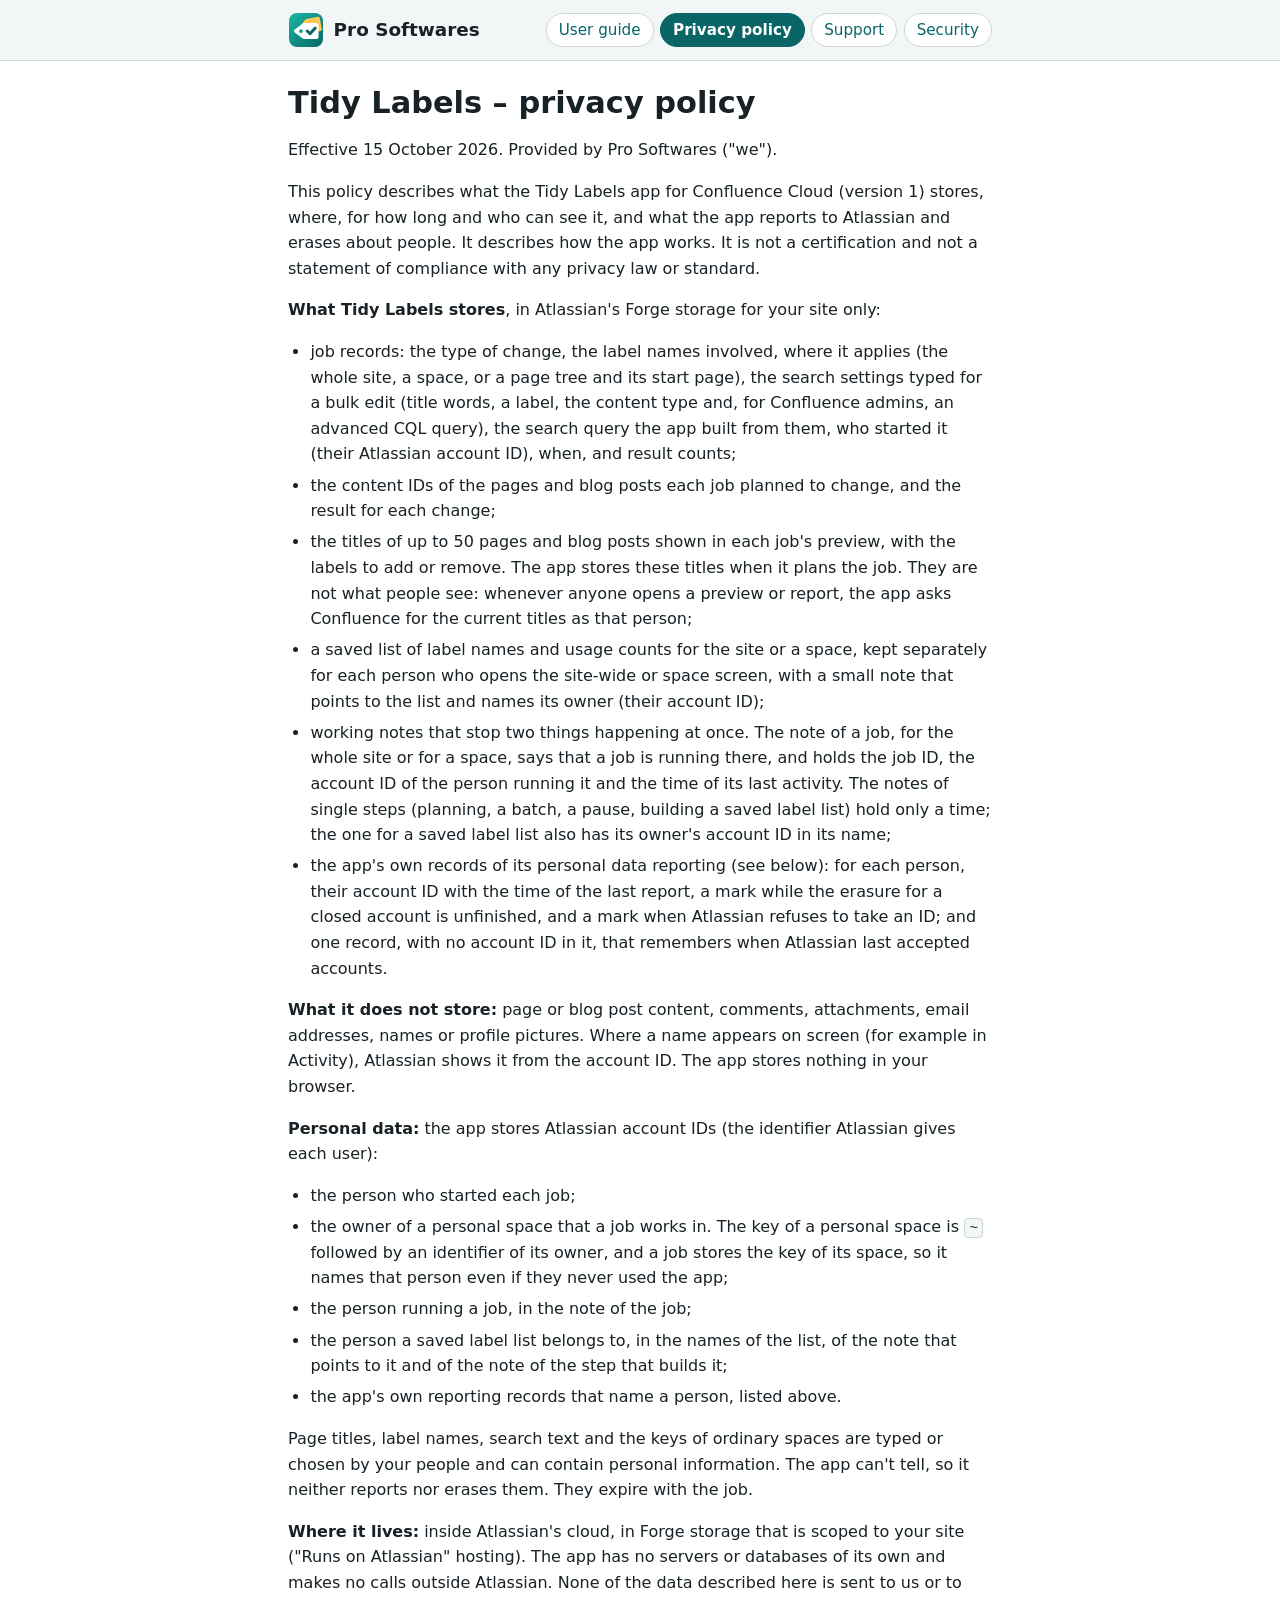
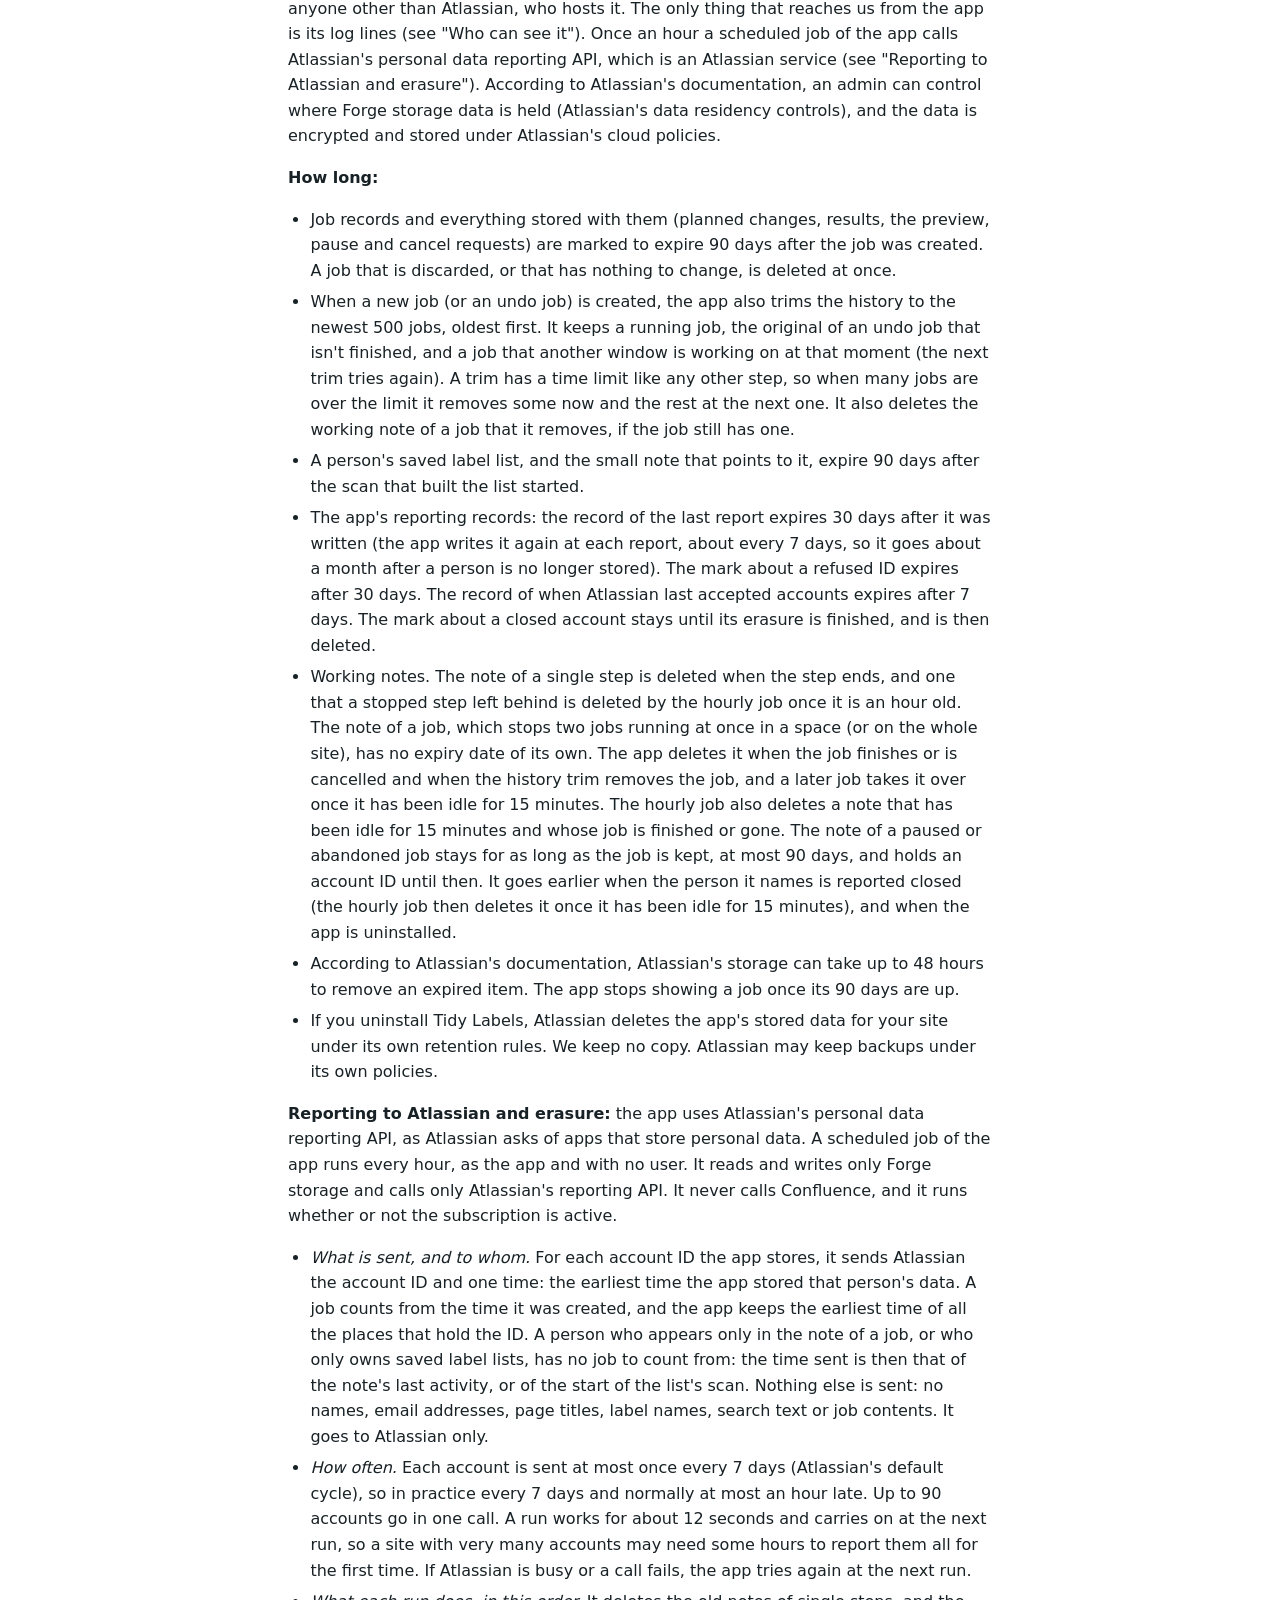
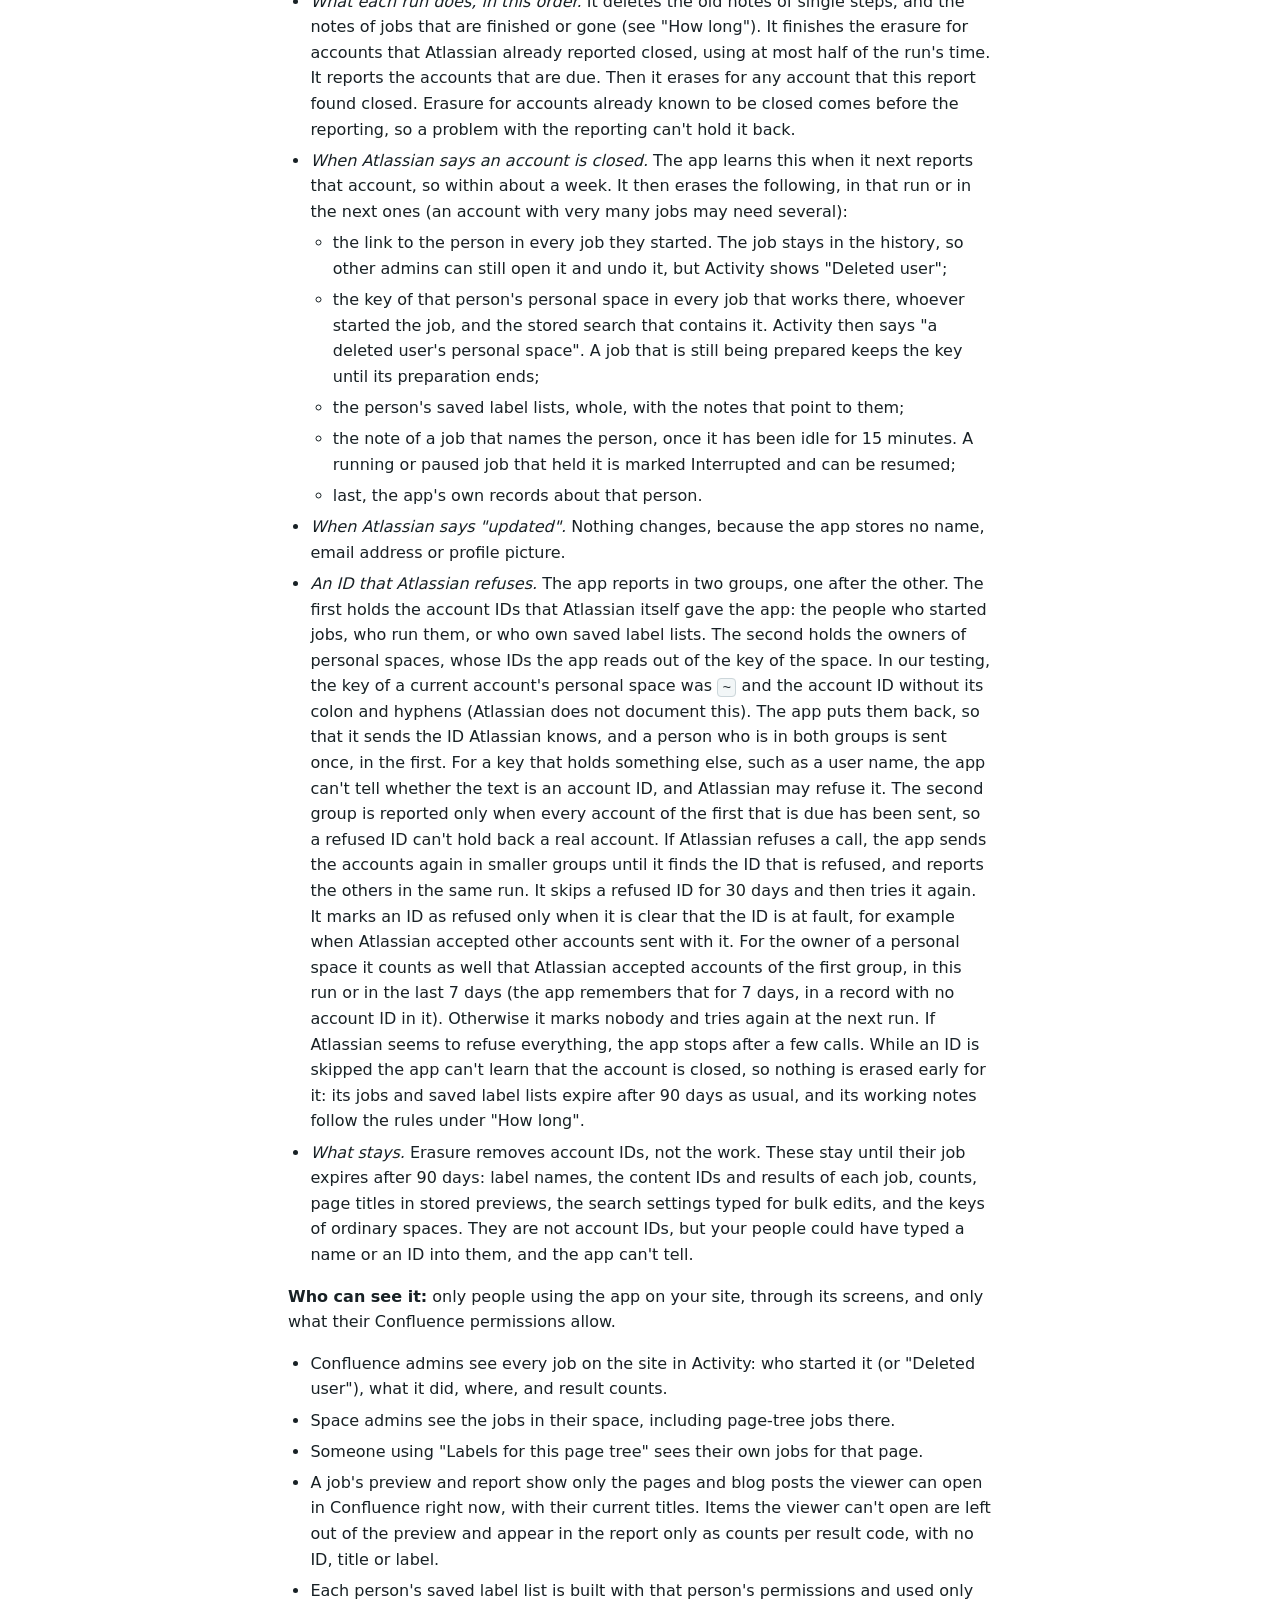
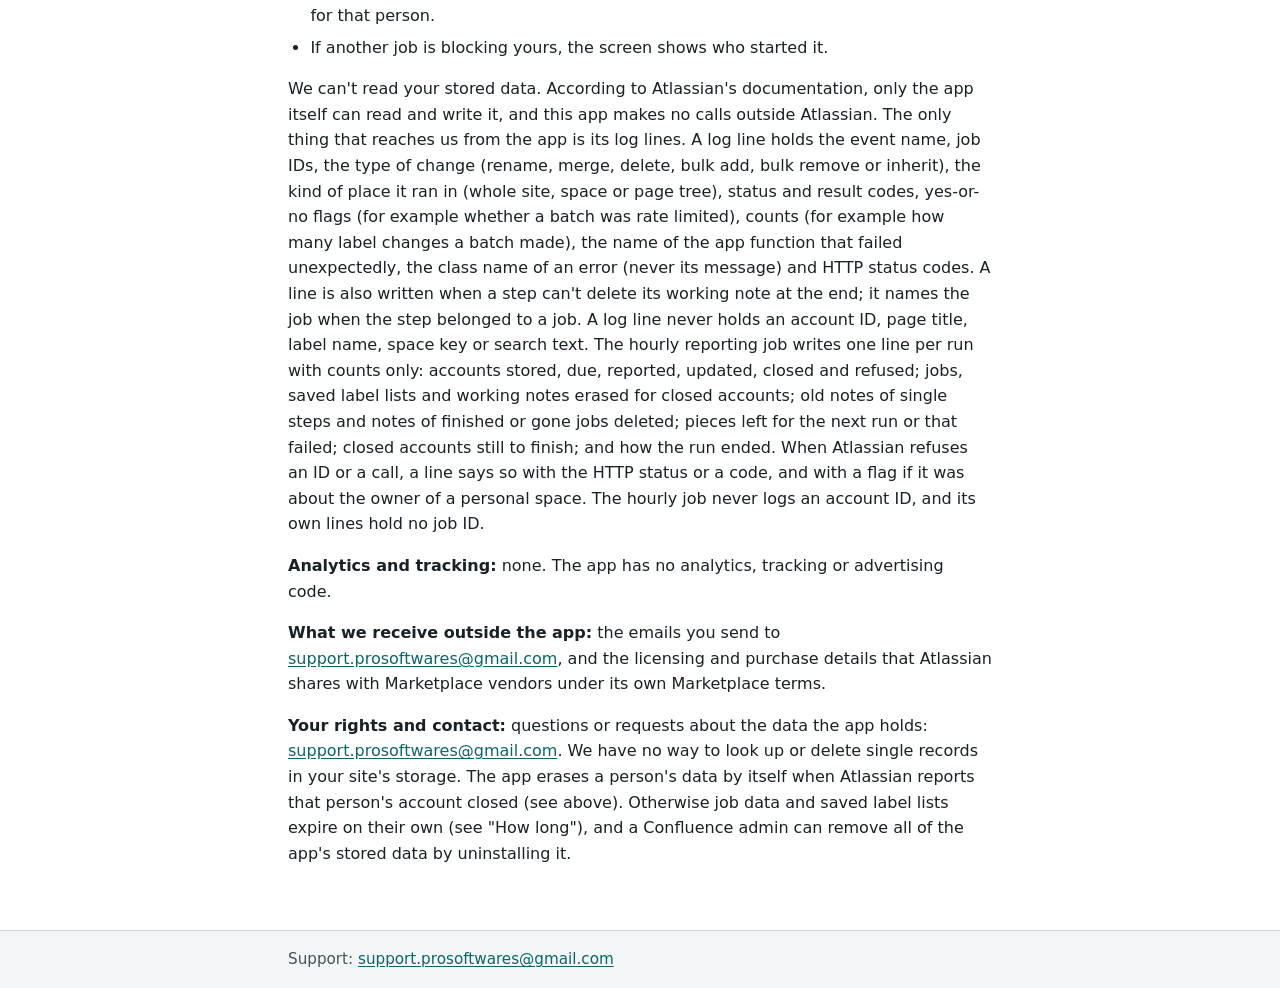
==== tidy-labels/privacy-policy/index.html @ 3a97f3e4 "add tidy-labels/privacy-policy/index.html" ====
<!doctype html>
<html lang="en">
<head>
<meta charset="utf-8">
<meta name="viewport" content="width=device-width, initial-scale=1">
<meta name="color-scheme" content="light dark">
<title>Tidy Labels privacy policy | Pro Softwares</title>
<meta name="description" content="What Tidy Labels for Confluence stores, where, for how long and who can see it, and what it reports to Atlassian and erases.">
<link rel="canonical" href="https://support-pro-softwares.github.io/tidy-labels/privacy-policy/">
<link rel="icon" href="/assets/app-logo.svg" type="image/svg+xml">
<link rel="stylesheet" href="/assets/site.css?v=a7d2fea6">
</head>
<body>
<a class="skip" href="#content">Skip to content</a>
<header class="site-header">
<div class="wrap">
<a class="brand" href="/"><img src="/assets/app-logo.svg" alt="" width="36" height="36"><span>Pro Softwares</span></a>
<nav class="docnav" aria-label="Tidy Labels documents">
<ul>
<li><a href="/tidy-labels/user-guide/">User guide</a></li>
<li><a href="/tidy-labels/privacy-policy/" aria-current="page">Privacy policy</a></li>
<li><a href="/tidy-labels/support/">Support</a></li>
<li><a href="/tidy-labels/security/">Security</a></li>
</ul>
</nav>
</div>
</header>
<main id="content" class="wrap">
<article class="doc">
<h1 id="tidy-labels--privacy-policy">Tidy Labels – privacy policy</h1>
<p>Effective 15 October 2026. Provided by Pro Softwares ("we").</p>
<p>This policy describes what the Tidy Labels app for Confluence Cloud (version 1) stores, where, for how
long and who can see it, and what the app reports to Atlassian and erases about people. It describes
how the app works. It is not a certification and not a statement of compliance with any privacy law or
standard.</p>
<p><strong>What Tidy Labels stores</strong>, in Atlassian's Forge storage for your site only:</p>
<ul>
<li>job records: the type of change, the label names involved, where it applies (the whole site, a
space, or a page tree and its start page), the search settings typed for a bulk edit (title words,
a label, the content type and, for Confluence admins, an advanced CQL query), the search query the
app built from them, who started it (their Atlassian account ID), when, and result counts;</li>
<li>the content IDs of the pages and blog posts each job planned to change, and the result for each
change;</li>
<li>the titles of up to 50 pages and blog posts shown in each job's preview, with the labels to add or
remove. The app stores these titles when it plans the job. They are not what people see: whenever
anyone opens a preview or report, the app asks Confluence for the current titles as that person;</li>
<li>a saved list of label names and usage counts for the site or a space, kept separately for each
person who opens the site-wide or space screen, with a small note that points to the list and names
its owner (their account ID);</li>
<li>working notes that stop two things happening at once. The note of a job, for the whole site or for a
space, says that a job is running there, and holds the job ID, the account ID of the person running
it and the time of its last activity. The notes of single steps (planning, a batch, a pause, building
a saved label list) hold only a time; the one for a saved label list also has its owner's account ID
in its name;</li>
<li>the app's own records of its personal data reporting (see below): for each person, their account ID
with the time of the last report, a mark while the erasure for a closed account is unfinished, and a
mark when Atlassian refuses to take an ID; and one record, with no account ID in it, that remembers
when Atlassian last accepted accounts.</li>
</ul>
<p><strong>What it does not store:</strong> page or blog post content, comments, attachments, email addresses, names
or profile pictures. Where a name appears on screen (for example in Activity), Atlassian shows it from
the account ID. The app stores nothing in your browser.</p>
<p><strong>Personal data:</strong> the app stores Atlassian account IDs (the identifier Atlassian gives each user):</p>
<ul>
<li>the person who started each job;</li>
<li>the owner of a personal space that a job works in. The key of a personal space is <code>~</code> followed by an
identifier of its owner, and a job stores the key of its space, so it names that person even if they
never used the app;</li>
<li>the person running a job, in the note of the job;</li>
<li>the person a saved label list belongs to, in the names of the list, of the note that points to it and
of the note of the step that builds it;</li>
<li>the app's own reporting records that name a person, listed above.</li>
</ul>
<p>Page titles, label names, search text and the keys of ordinary spaces are typed or chosen by your
people and can contain personal information. The app can't tell, so it neither reports nor erases
them. They expire with the job.</p>
<p><strong>Where it lives:</strong> inside Atlassian's cloud, in Forge storage that is scoped to your site
("Runs on Atlassian" hosting). The app has no servers or databases of its own and makes no calls
outside Atlassian. None of the data described here is sent to us or to anyone other than Atlassian,
who hosts it. The only thing that reaches us from the app is its log lines (see "Who can see it").
Once an hour a scheduled job of the app calls Atlassian's personal data reporting API, which is an
Atlassian service (see "Reporting to Atlassian and erasure"). According to Atlassian's documentation,
an admin can control where Forge storage data is held (Atlassian's data residency controls), and the
data is encrypted and stored under Atlassian's cloud policies.</p>
<p><strong>How long:</strong></p>
<ul>
<li>Job records and everything stored with them (planned changes, results, the preview, pause and
cancel requests) are marked to expire 90 days after the job was created. A job that is discarded, or
that has nothing to change, is deleted at once.</li>
<li>When a new job (or an undo job) is created, the app also trims the history to the newest 500 jobs,
oldest first. It keeps a running job, the original of an undo job that isn't finished, and a job
that another window is working on at that moment (the next trim tries again). A trim has a time
limit like any other step, so when many jobs are over the limit it removes some now and the rest at
the next one. It also deletes the working note of a job that it removes, if the job still has one.</li>
<li>A person's saved label list, and the small note that points to it, expire 90 days after the scan
that built the list started.</li>
<li>The app's reporting records: the record of the last report expires 30 days after it was written (the
app writes it again at each report, about every 7 days, so it goes about a month after a person is
no longer stored). The mark about a refused ID expires after 30 days. The record of when Atlassian
last accepted accounts expires after 7 days. The mark about a closed account stays until its erasure
is finished, and is then deleted.</li>
<li>Working notes. The note of a single step is deleted when the step ends, and one that a stopped step
left behind is deleted by the hourly job once it is an hour old. The note of a job, which stops two
jobs running at once in a space (or on the whole site), has no expiry date of its own. The app
deletes it when the job finishes or is cancelled and when the history trim removes the job, and a
later job takes it over once it has been idle for 15 minutes. The hourly job also deletes a note that
has been idle for 15 minutes and whose job is finished or gone. The note of a paused or abandoned
job stays for as long as the job is kept, at most 90 days, and holds an account ID until then. It
goes earlier when the person it names is reported closed (the hourly job then deletes it once it has
been idle for 15 minutes), and when the app is uninstalled.</li>
<li>According to Atlassian's documentation, Atlassian's storage can take up to 48 hours to remove an
expired item. The app stops showing a job once its 90 days are up.</li>
<li>If you uninstall Tidy Labels, Atlassian deletes the app's stored data for your site under its own
retention rules. We keep no copy. Atlassian may keep backups under its own policies.</li>
</ul>
<p><strong>Reporting to Atlassian and erasure:</strong> the app uses Atlassian's personal data reporting API, as
Atlassian asks of apps that store personal data. A scheduled job of the app runs every hour, as the
app and with no user. It reads and writes only Forge storage and calls only Atlassian's reporting API.
It never calls Confluence, and it runs whether or not the subscription is active.</p>
<ul>
<li>
<em>What is sent, and to whom.</em> For each account ID the app stores, it sends Atlassian the account ID
and one time: the earliest time the app stored that person's data. A job counts from the time it was
created, and the app keeps the earliest time of all the places that hold the ID. A person who appears
only in the note of a job, or who only owns saved label lists, has no job to count from: the time
sent is then that of the note's last activity, or of the start of the list's scan. Nothing else is
sent: no names, email addresses, page titles, label names, search text or job contents. It goes to
Atlassian only.</li>
<li>
<em>How often.</em> Each account is sent at most once every 7 days (Atlassian's default cycle), so in
practice every 7 days and normally at most an hour late. Up to 90 accounts go in one call. A run
works for about 12 seconds and carries on at the next run, so a site with very many accounts may need
some hours to report them all for the first time. If Atlassian is busy or a call fails, the app tries
again at the next run.</li>
<li>
<em>What each run does, in this order.</em> It deletes the old notes of single steps, and the notes of jobs
that are finished or gone (see "How long"). It finishes the erasure for accounts that Atlassian
already reported closed, using at most half of the run's time. It reports the accounts that are due.
Then it erases for any account that this report found closed. Erasure for accounts already known to
be closed comes before the reporting, so a problem with the reporting can't hold it back.</li>
<li>
<em>When Atlassian says an account is closed.</em> The app learns this when it next reports that account,
so within about a week. It then erases the following, in that run or in the next ones (an account with
very many jobs may need several):
<ul>
<li>the link to the person in every job they started. The job stays in the history, so other admins
can still open it and undo it, but Activity shows "Deleted user";</li>
<li>the key of that person's personal space in every job that works there, whoever started the job,
and the stored search that contains it. Activity then says "a deleted user's personal space". A job
that is still being prepared keeps the key until its preparation ends;</li>
<li>the person's saved label lists, whole, with the notes that point to them;</li>
<li>the note of a job that names the person, once it has been idle for 15 minutes. A running or paused
job that held it is marked Interrupted and can be resumed;</li>
<li>last, the app's own records about that person.</li>
</ul>
</li>
<li>
<em>When Atlassian says "updated".</em> Nothing changes, because the app stores no name, email address or
profile picture.</li>
<li>
<em>An ID that Atlassian refuses.</em> The app reports in two groups, one after the other. The first holds
the account IDs that Atlassian itself gave the app: the people who started jobs, who run them, or who
own saved label lists. The second holds the owners of personal spaces, whose IDs the app reads out of
the key of the space. In our testing, the key of a current account's personal space was <code>~</code> and the
account ID without its colon and hyphens (Atlassian does not document this). The app puts them back,
so that it sends the ID Atlassian knows, and a person who is in both groups is sent once, in the
first. For a key that holds something else, such as a user name, the app can't tell whether the text
is an account ID, and Atlassian may refuse it. The second group is reported only when every
account of the first that is due has been sent, so a refused ID can't hold back a real account. If
Atlassian refuses a call, the app sends the accounts again in smaller groups until it finds the ID
that is refused, and reports the others in the same run. It skips a refused ID for 30 days and then
tries it again. It marks an ID as refused only when it is clear that the ID is at fault, for example
when Atlassian accepted other accounts sent with it. For the owner of a personal space it counts as
well that Atlassian accepted accounts of the first group, in this run or in the last 7 days (the app
remembers that for 7 days, in a record with no account ID in it). Otherwise it marks nobody and tries
again at the next run. If Atlassian seems to refuse everything, the app stops after a few calls.
While an ID is skipped the app can't learn that the account is closed, so nothing is erased early for
it: its jobs and saved label lists expire after 90 days as usual, and its working notes follow the
rules under "How long".</li>
<li>
<em>What stays.</em> Erasure removes account IDs, not the work. These stay until their job expires after 90
days: label names, the content IDs and results of each job, counts, page titles in stored previews,
the search settings typed for bulk edits, and the keys of ordinary spaces. They are not account IDs,
but your people could have typed a name or an ID into them, and the app can't tell.</li>
</ul>
<p><strong>Who can see it:</strong> only people using the app on your site, through its screens, and only what their
Confluence permissions allow.</p>
<ul>
<li>Confluence admins see every job on the site in Activity: who started it (or "Deleted user"), what it
did, where, and result counts.</li>
<li>Space admins see the jobs in their space, including page-tree jobs there.</li>
<li>Someone using "Labels for this page tree" sees their own jobs for that page.</li>
<li>A job's preview and report show only the pages and blog posts the viewer can open in Confluence
right now, with their current titles. Items the viewer can't open are left out of the preview and
appear in the report only as counts per result code, with no ID, title or label.</li>
<li>Each person's saved label list is built with that person's permissions and used only for that person.</li>
<li>If another job is blocking yours, the screen shows who started it.</li>
</ul>
<p>We can't read your stored data. According to Atlassian's documentation, only the app itself can read
and write it, and this app makes no calls outside Atlassian. The only thing that reaches us from the
app is its log lines. A log line holds the event name, job IDs, the type of change (rename, merge,
delete, bulk add, bulk remove or inherit), the kind of place it ran in (whole site, space or page
tree), status and result codes, yes-or-no flags (for example whether a batch was rate limited),
counts (for example how many label changes a batch made), the name of the app function that failed
unexpectedly, the class name of an error (never its message) and HTTP status codes. A line is also
written when a step can't delete its working note at the end; it names the job when the step belonged
to a job. A log line never holds an account ID, page title, label name, space key or search text. The
hourly reporting job writes one line per run with counts only: accounts stored, due, reported,
updated, closed and refused; jobs, saved label lists and working notes erased for closed accounts;
old notes of single steps and notes of finished or gone jobs deleted; pieces left for the next run or
that failed; closed accounts still to finish; and how the run ended. When Atlassian refuses an ID or a
call, a line says so with the HTTP status or a code, and with a flag if it was about the owner of a
personal space. The hourly job never logs an account ID, and its own lines hold no job ID.</p>
<p><strong>Analytics and tracking:</strong> none. The app has no analytics, tracking or advertising code.</p>
<p><strong>What we receive outside the app:</strong> the emails you send to <a href="mailto:support.prosoftwares@gmail.com">support.prosoftwares@gmail.com</a>, and the licensing and
purchase details that Atlassian shares with Marketplace vendors under its own Marketplace terms.</p>
<p><strong>Your rights and contact:</strong> questions or requests about the data the app holds: <a href="mailto:support.prosoftwares@gmail.com">support.prosoftwares@gmail.com</a>. We
have no way to look up or delete single records in your site's storage. The app erases a person's data
by itself when Atlassian reports that person's account closed (see above). Otherwise job data and
saved label lists expire on their own (see "How long"), and a Confluence admin can remove all of the
app's stored data by uninstalling it.</p>
</article>
</main>
<footer class="site-footer">
<div class="wrap">
<p>Support: <a href="mailto:support.prosoftwares@gmail.com">support.prosoftwares@gmail.com</a></p>
</div>
</footer>
</body>
</html>
---- assets/site.css ----
/* Pro Softwares public site. System fonts only. No external resources, no scripts. */

:root {
  color-scheme: light dark;
  --bg: #ffffff;
  --fg: #182125;
  --muted: #465258;
  --link: #0a6666;
  --link-hover: #053b3b;
  --border: #ccd6da;
  --surface: #f2f6f7;
  --accent: #0a6666;
  --on-accent: #ffffff;
  --focus: #1b5fd1;
}

@media (prefers-color-scheme: dark) {
  :root {
    --bg: #0d1315;
    --fg: #e3e9eb;
    --muted: #a5b2b7;
    --link: #62d8c8;
    --link-hover: #a3eee3;
    --border: #2a373b;
    --surface: #161f23;
    --accent: #62d8c8;
    --on-accent: #0d1315;
    --focus: #9bc0ff;
  }
}

*, *::before, *::after { box-sizing: border-box; }

html {
  -webkit-text-size-adjust: 100%;
  text-size-adjust: 100%;
}

body {
  margin: 0;
  min-height: 100vh;
  display: flex;
  flex-direction: column;
  background: var(--bg);
  color: var(--fg);
  font: 1rem/1.6 system-ui, -apple-system, "Segoe UI", Roboto, "Helvetica Neue", Arial, "Noto Sans", sans-serif;
  overflow-wrap: break-word;
}

.wrap {
  width: 100%;
  max-width: 46rem;
  margin-inline: auto;
  padding-inline: 1rem;
}
/* Pages with a wide table (the security statement) get a wider column; text keeps its measure. */
body.wide .wrap { max-width: 60rem; }

a {
  color: var(--link);
  text-underline-offset: 0.15em;
  overflow-wrap: anywhere;
}
a:hover { color: var(--link-hover); }

:focus-visible {
  outline: 3px solid var(--focus);
  outline-offset: 2px;
}

.skip {
  position: absolute;
  left: -999px;
  top: 0;
}
.skip:focus {
  left: 1rem;
  top: 1rem;
  z-index: 10;
  padding: 0.5rem 1rem;
  background: var(--bg);
  color: var(--fg);
  border: 2px solid var(--fg);
  border-radius: 0.375rem;
}

/* Header */
.site-header {
  border-bottom: 1px solid var(--border);
  background: var(--surface);
}
.site-header .wrap {
  display: flex;
  flex-wrap: wrap;
  align-items: center;
  justify-content: space-between;
  gap: 0.5rem 1.25rem;
  padding-block: 0.75rem;
}
.brand {
  display: inline-flex;
  align-items: center;
  gap: 0.6rem;
  color: var(--fg);
  font-size: 1.15rem;
  font-weight: 700;
  text-decoration: none;
}
.brand:hover { color: var(--link); }
.brand img { display: block; width: 36px; height: 36px; }

.docnav ul {
  display: flex;
  flex-wrap: wrap;
  gap: 0.4rem;
  margin: 0;
  padding: 0;
  list-style: none;
}
.docnav a {
  display: inline-block;
  padding: 0.25rem 0.75rem;
  border: 1px solid var(--border);
  border-radius: 999px;
  background: var(--bg);
  font-size: 0.95rem;
  text-decoration: none;
}
.docnav a:hover { text-decoration: underline; }
.docnav a[aria-current="page"] {
  background: var(--accent);
  border-color: var(--accent);
  color: var(--on-accent);
  font-weight: 600;
}

/* Main */
main {
  flex: 1 0 auto;
  padding-block: 1.5rem 3rem;
}

.eyebrow {
  margin: 0 0 0.25rem;
  color: var(--muted);
  font-size: 0.95rem;
  font-weight: 600;
}

.doc h1 {
  margin: 0 0 1rem;
  font-size: 1.9rem;
  line-height: 1.2;
  text-wrap: balance;
}
.doc h2 {
  margin: 2rem 0 0.6rem;
  font-size: 1.4rem;
  line-height: 1.3;
}
.doc h3 {
  margin: 1.5rem 0 0.5rem;
  font-size: 1.15rem;
  line-height: 1.3;
}
.doc p { margin: 0 0 1rem; }

/* Keep running text at a readable width; tables may use the full column. */
.doc > :where(p, ul, ol, h1, h2, h3, h4, blockquote) { max-width: 46rem; }

.doc ul, .doc ol { margin: 0 0 1rem; padding-left: 1.4rem; }
.doc li + li { margin-top: 0.35rem; }
.doc li > ul, .doc li > ol { margin-top: 0.35rem; margin-bottom: 0; }
.doc li > p { margin: 0.35rem 0; }

.doc code {
  padding: 0.05em 0.3em;
  border: 1px solid var(--border);
  border-radius: 4px;
  background: var(--surface);
  font: 0.9em ui-monospace, SFMono-Regular, Menlo, Consolas, "Liberation Mono", monospace;
  overflow-wrap: anywhere;
}
.doc pre {
  max-width: 100%;
  margin: 0 0 1rem;
  padding: 0.75rem 1rem;
  border: 1px solid var(--border);
  border-radius: 0.375rem;
  background: var(--surface);
  overflow-x: auto;
}
.doc pre code { padding: 0; border: 0; background: none; overflow-wrap: normal; }

.doc table {
  width: 100%;
  margin: 1rem 0 1.5rem;
  border-collapse: collapse;
  font-size: 0.95rem;
}
.doc th, .doc td {
  padding: 0.55rem 0.7rem;
  border: 1px solid var(--border);
  text-align: left;
  vertical-align: top;
}
.doc th { background: var(--surface); font-weight: 650; }

.doc img { max-width: 100%; height: auto; }

/* Home page */
.lede {
  margin: 0 0 1.5rem;
  font-size: 1.2rem;
  max-width: 46rem;
  text-wrap: balance;
}
.product {
  display: flex;
  align-items: flex-start;
  gap: 1.25rem;
  margin-top: 1.5rem;
  padding: 1.25rem;
  border: 1px solid var(--border);
  border-radius: 0.75rem;
  background: var(--surface);
}
.product-logo { flex: none; width: 72px; height: 72px; }
.product-body { min-width: 0; }
.product h2 { margin: 0 0 0.5rem; font-size: 1.4rem; line-height: 1.3; }
.product p { margin: 0 0 1rem; max-width: 46rem; }

.doc .linklist {
  display: flex;
  flex-wrap: wrap;
  gap: 0.5rem;
  margin: 0;
  padding: 0;
  list-style: none;
}
.doc .linklist li, .doc .linklist li + li { margin: 0; }
.linklist a, .soon {
  display: inline-block;
  padding: 0.35rem 0.85rem;
  border-radius: 999px;
  font-size: 0.95rem;
}
.linklist a {
  border: 1px solid var(--link);
  background: var(--bg);
  text-decoration: none;
  font-weight: 600;
}
.linklist a:hover { text-decoration: underline; }
.soon {
  border: 1px dashed var(--muted);
  color: var(--muted);
}

/* Footer */
.site-footer {
  border-top: 1px solid var(--border);
  background: var(--surface);
  color: var(--muted);
  font-size: 0.95rem;
}
.site-footer .wrap { padding-block: 1rem; }
.site-footer p { margin: 0; }

/* Narrow screens */
@media (max-width: 40em) {
  .doc h1 { font-size: 1.6rem; }
  .doc h2 { font-size: 1.25rem; }

  /* Tables become one block per row, each cell labelled by its column name. */
  .doc table, .doc thead, .doc tbody, .doc tr, .doc th, .doc td { display: block; }
  .doc thead {
    position: absolute;
    width: 1px;
    height: 1px;
    overflow: hidden;
    clip: rect(0 0 0 0);
    clip-path: inset(50%);
    white-space: nowrap;
  }
  .doc tr {
    margin: 0 0 1rem;
    padding: 0.25rem 0.8rem;
    border: 1px solid var(--border);
    border-radius: 0.5rem;
    background: var(--surface);
  }
  .doc td { padding: 0.45rem 0; border: 0; }
  .doc td + td { border-top: 1px solid var(--border); }
  .doc td::before {
    content: attr(data-label);
    display: block;
    margin-bottom: 0.1rem;
    color: var(--muted);
    font-size: 0.85rem;
    font-weight: 650;
  }
}

@media (max-width: 30em) {
  .product { flex-direction: column; gap: 0.75rem; }
}

@media print {
  .site-header, .skip { display: none; }
  body { background: #fff; color: #000; }
  a { color: #000; }
}
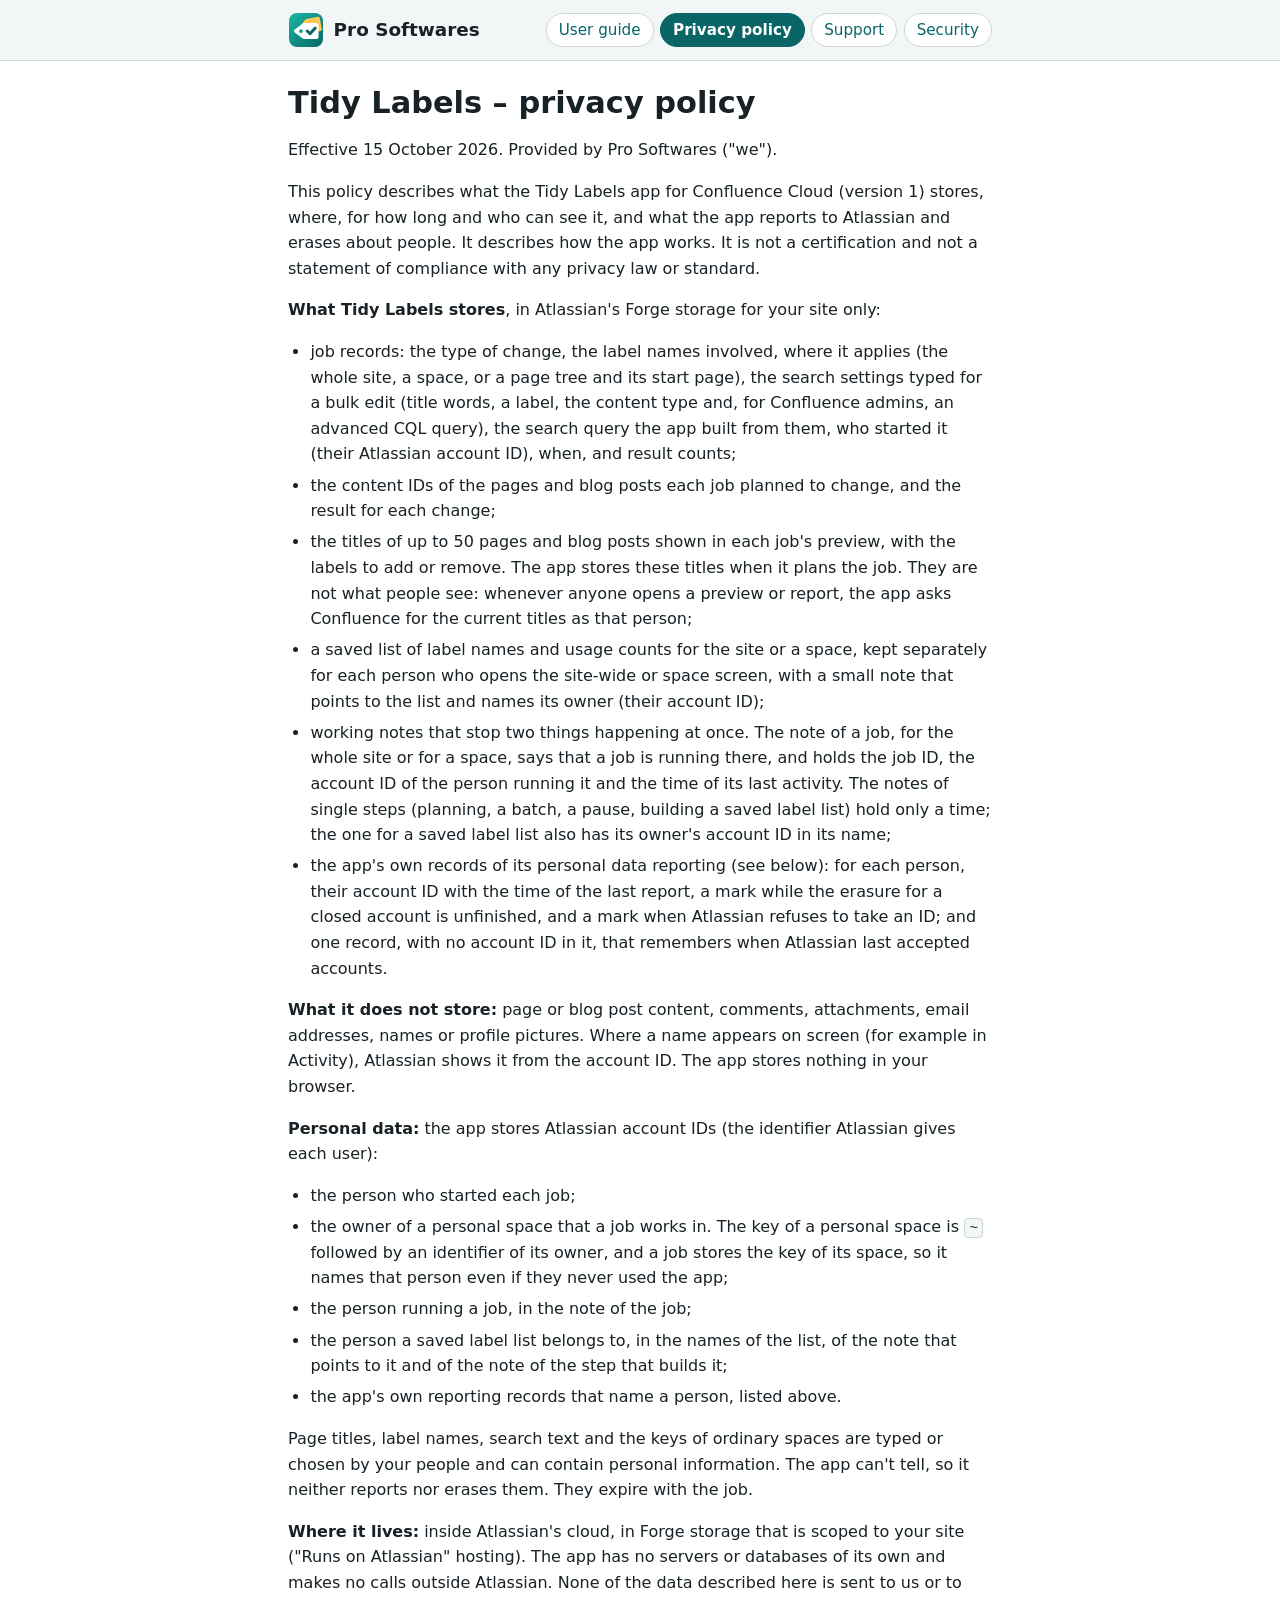
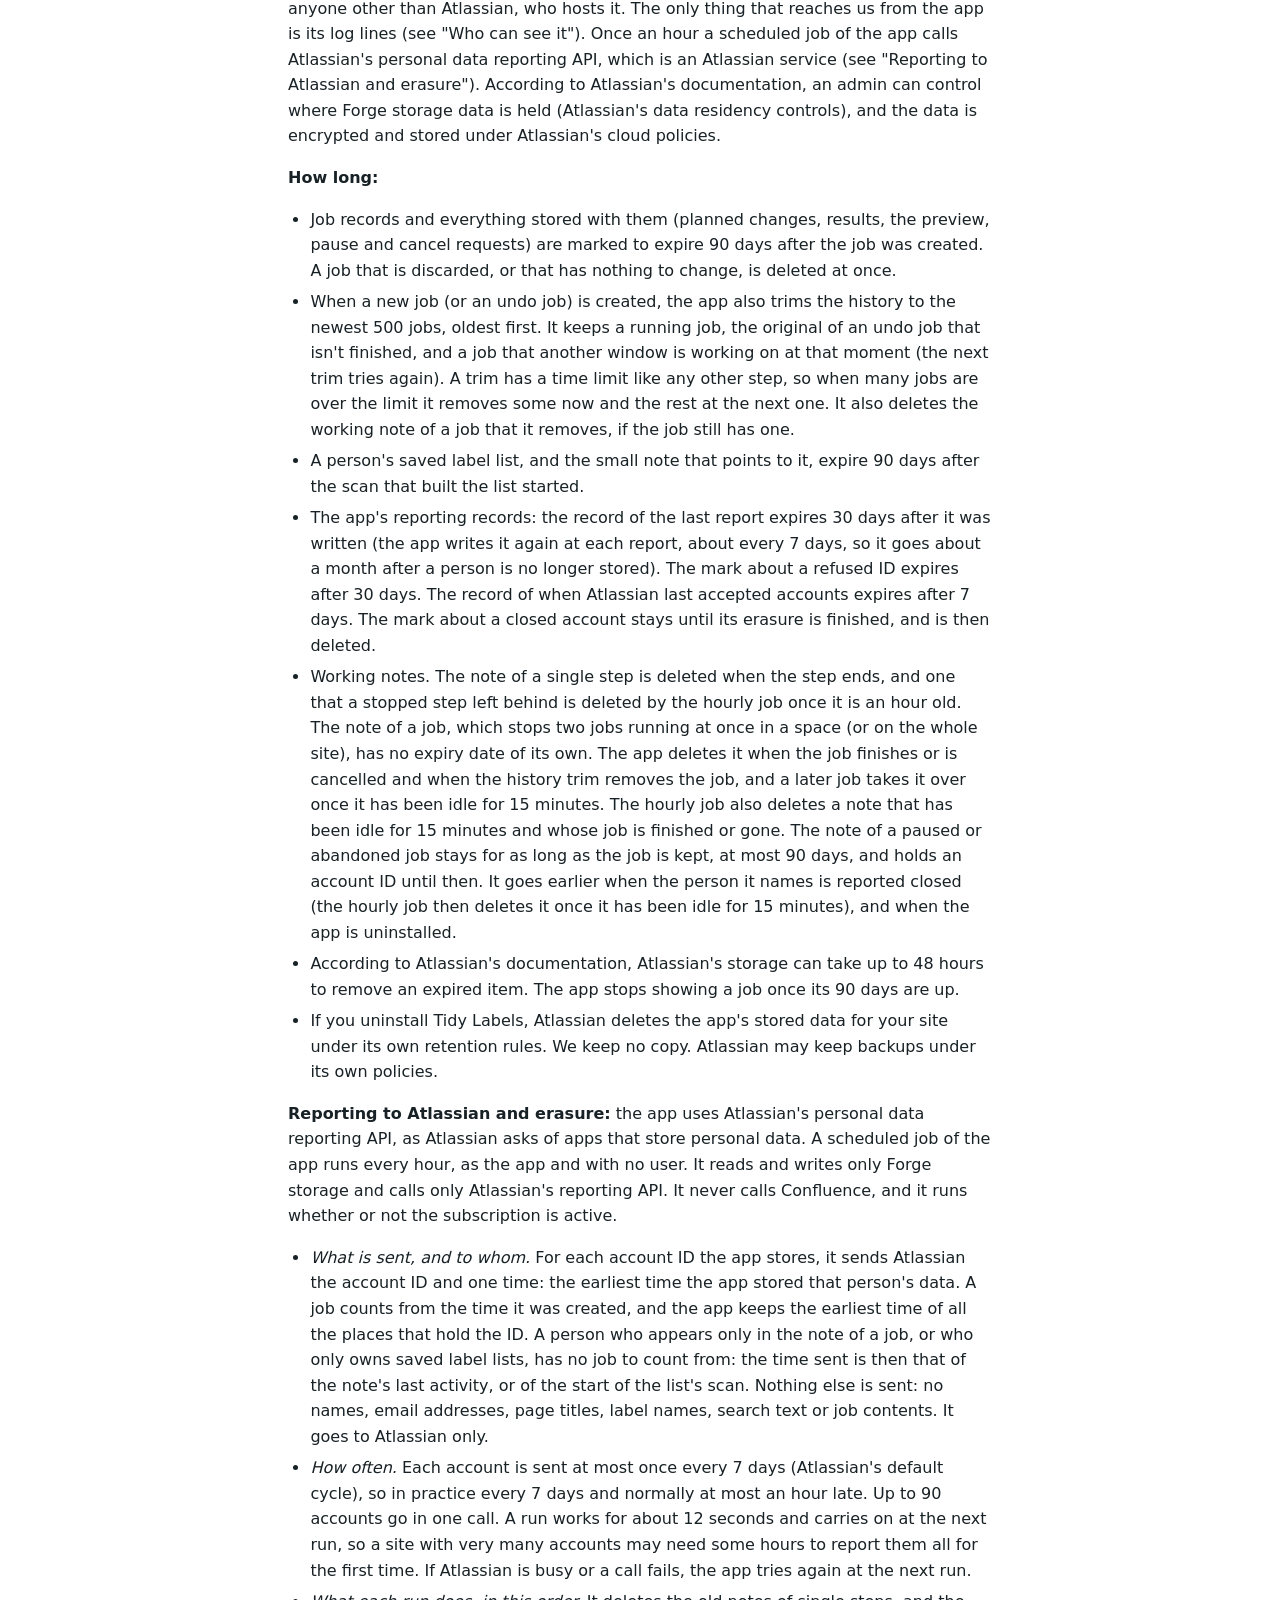
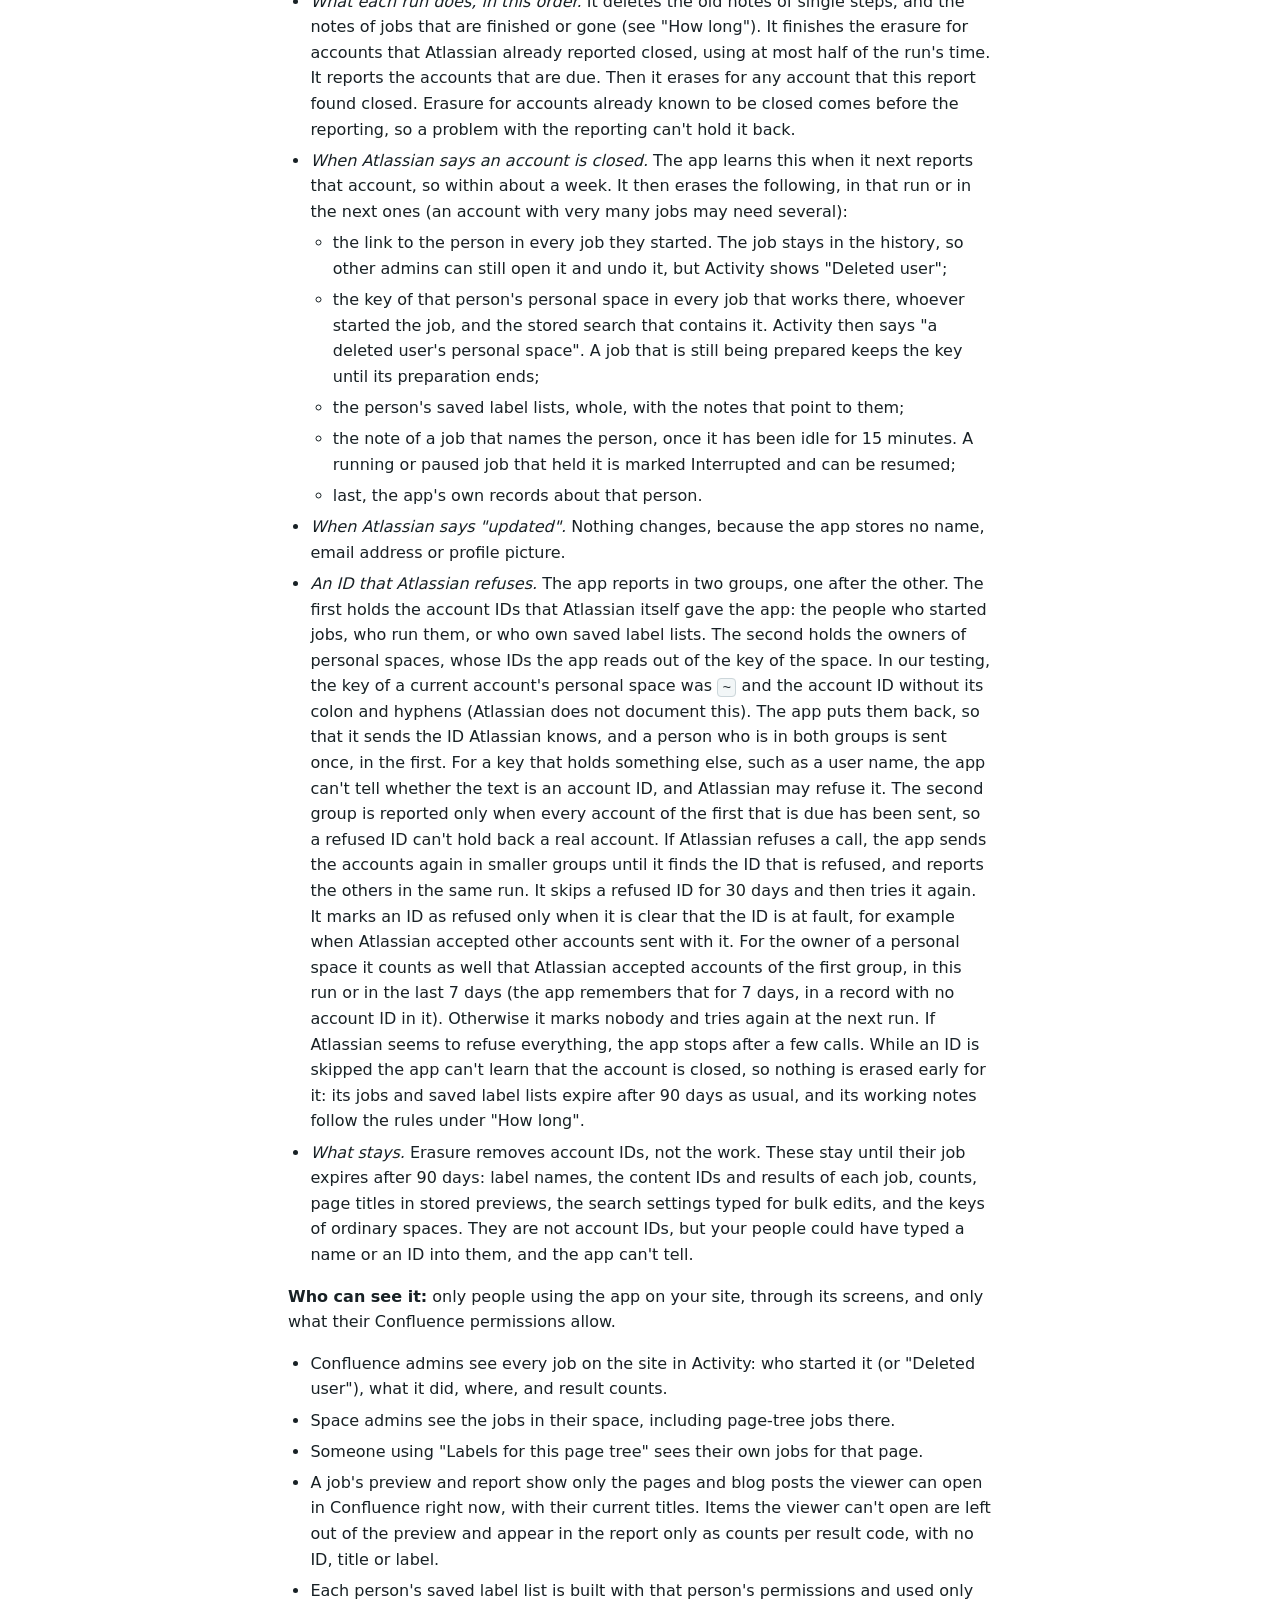
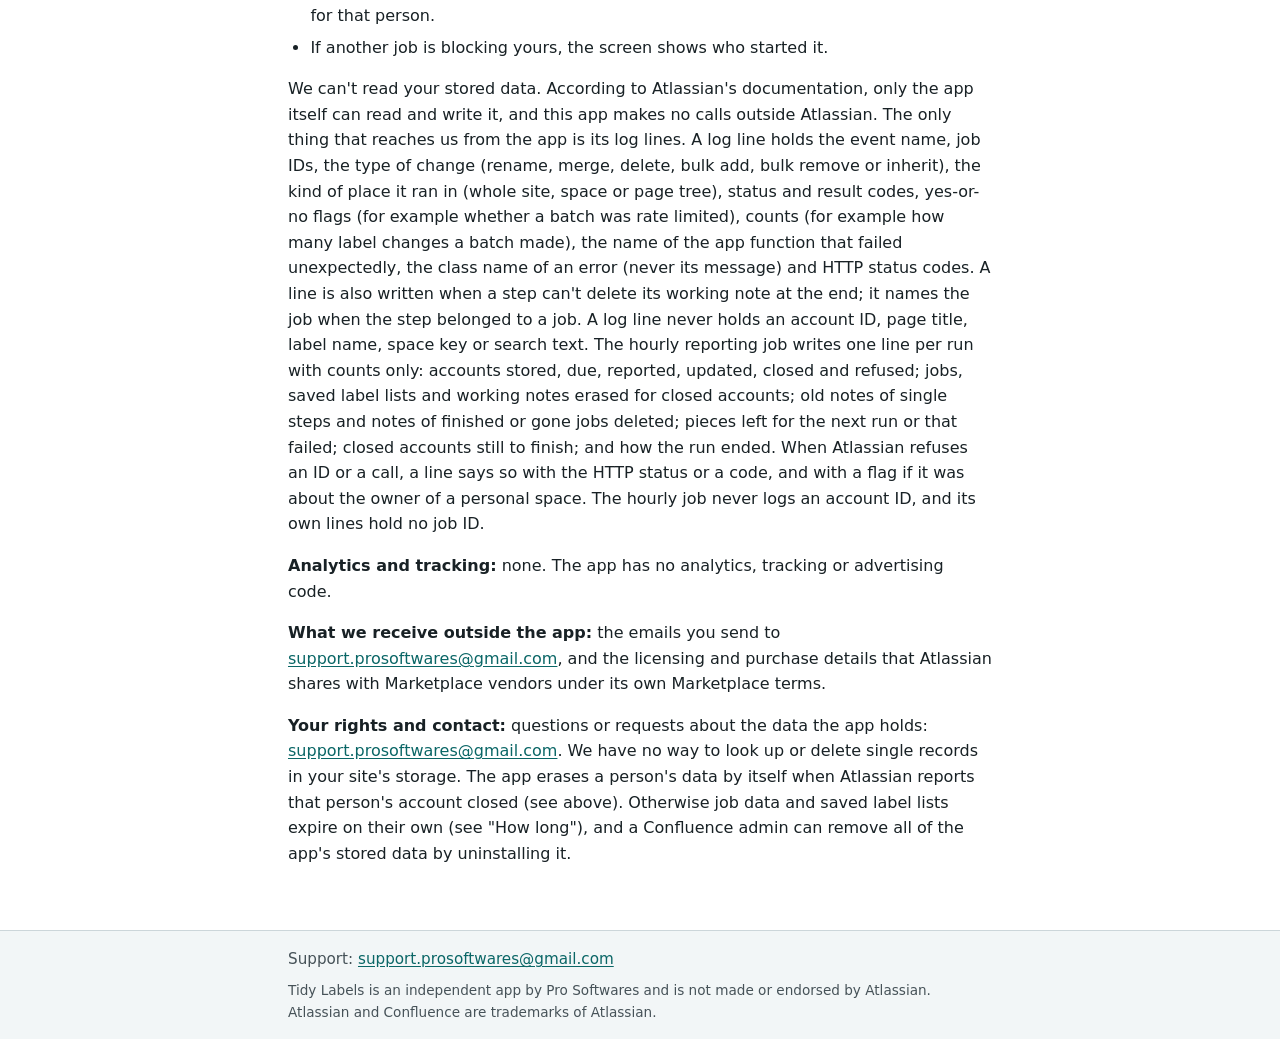
==== commit b5ee64a0: "update tidy-labels/privacy-policy/index.html" ====
--- a/tidy-labels/privacy-policy/index.html
+++ b/tidy-labels/privacy-policy/index.html
@@ -8,7 +8,7 @@
 <meta name="description" content="What Tidy Labels for Confluence stores, where, for how long and who can see it, and what it reports to Atlassian and erases.">
 <link rel="canonical" href="https://support-pro-softwares.github.io/tidy-labels/privacy-policy/">
 <link rel="icon" href="/assets/app-logo.svg" type="image/svg+xml">
-<link rel="stylesheet" href="/assets/site.css?v=a7d2fea6">
+<link rel="stylesheet" href="/assets/site.css?v=ff2dee17">
 </head>
 <body>
 <a class="skip" href="#content">Skip to content</a>
@@ -224,6 +224,7 @@
 <footer class="site-footer">
 <div class="wrap">
 <p>Support: <a href="mailto:support.prosoftwares@gmail.com">support.prosoftwares@gmail.com</a></p>
+<p class="legal">Tidy Labels is an independent app by Pro Softwares and is not made or endorsed by Atlassian. Atlassian and Confluence are trademarks of Atlassian.</p>
 </div>
 </footer>
 </body>
--- a/assets/site.css
+++ b/assets/site.css
@@ -211,9 +211,8 @@
 /* Home page */
 .lede {
   margin: 0 0 1.5rem;
-  font-size: 1.2rem;
+  font-size: 1.1rem;
   max-width: 46rem;
-  text-wrap: balance;
 }
 .product {
   display: flex;
@@ -266,6 +265,7 @@
 }
 .site-footer .wrap { padding-block: 1rem; }
 .site-footer p { margin: 0; }
+.site-footer .legal { margin-top: 0.5rem; font-size: 0.85rem; }
 
 /* Narrow screens */
 @media (max-width: 40em) {
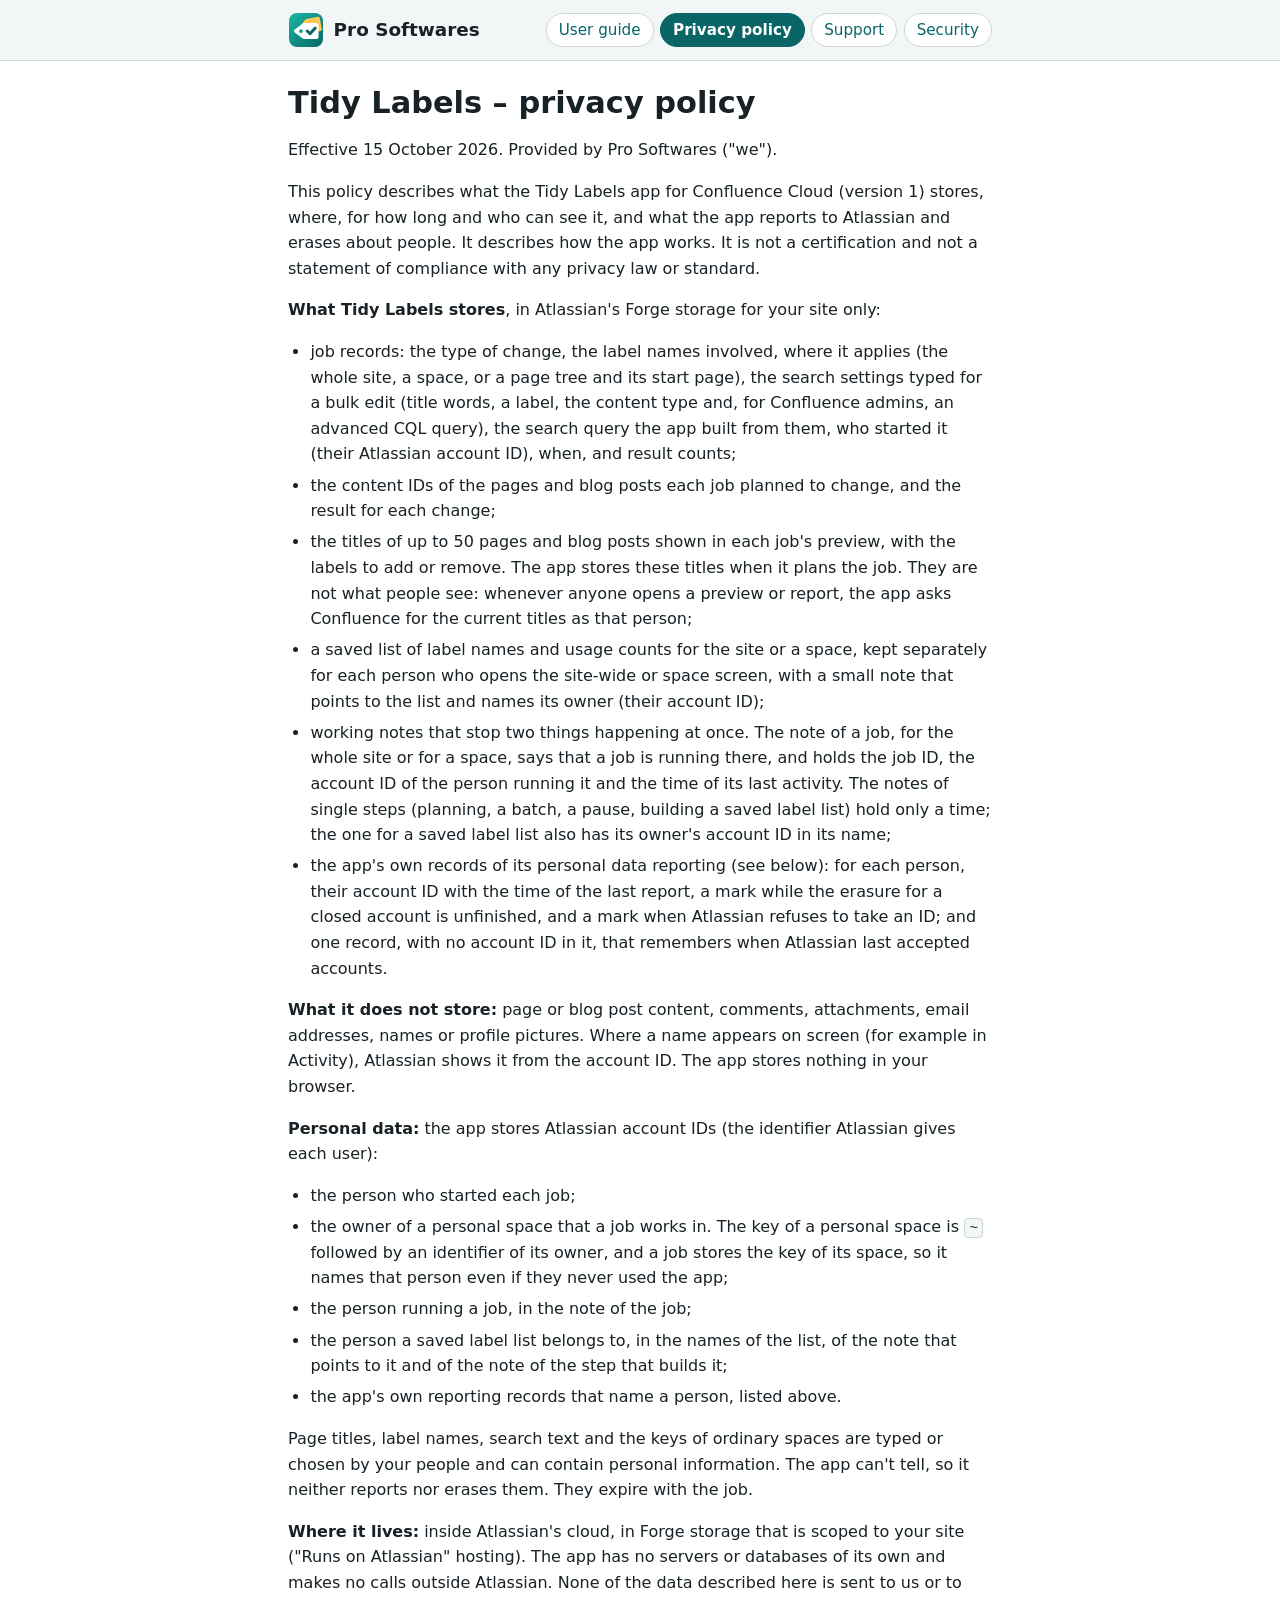
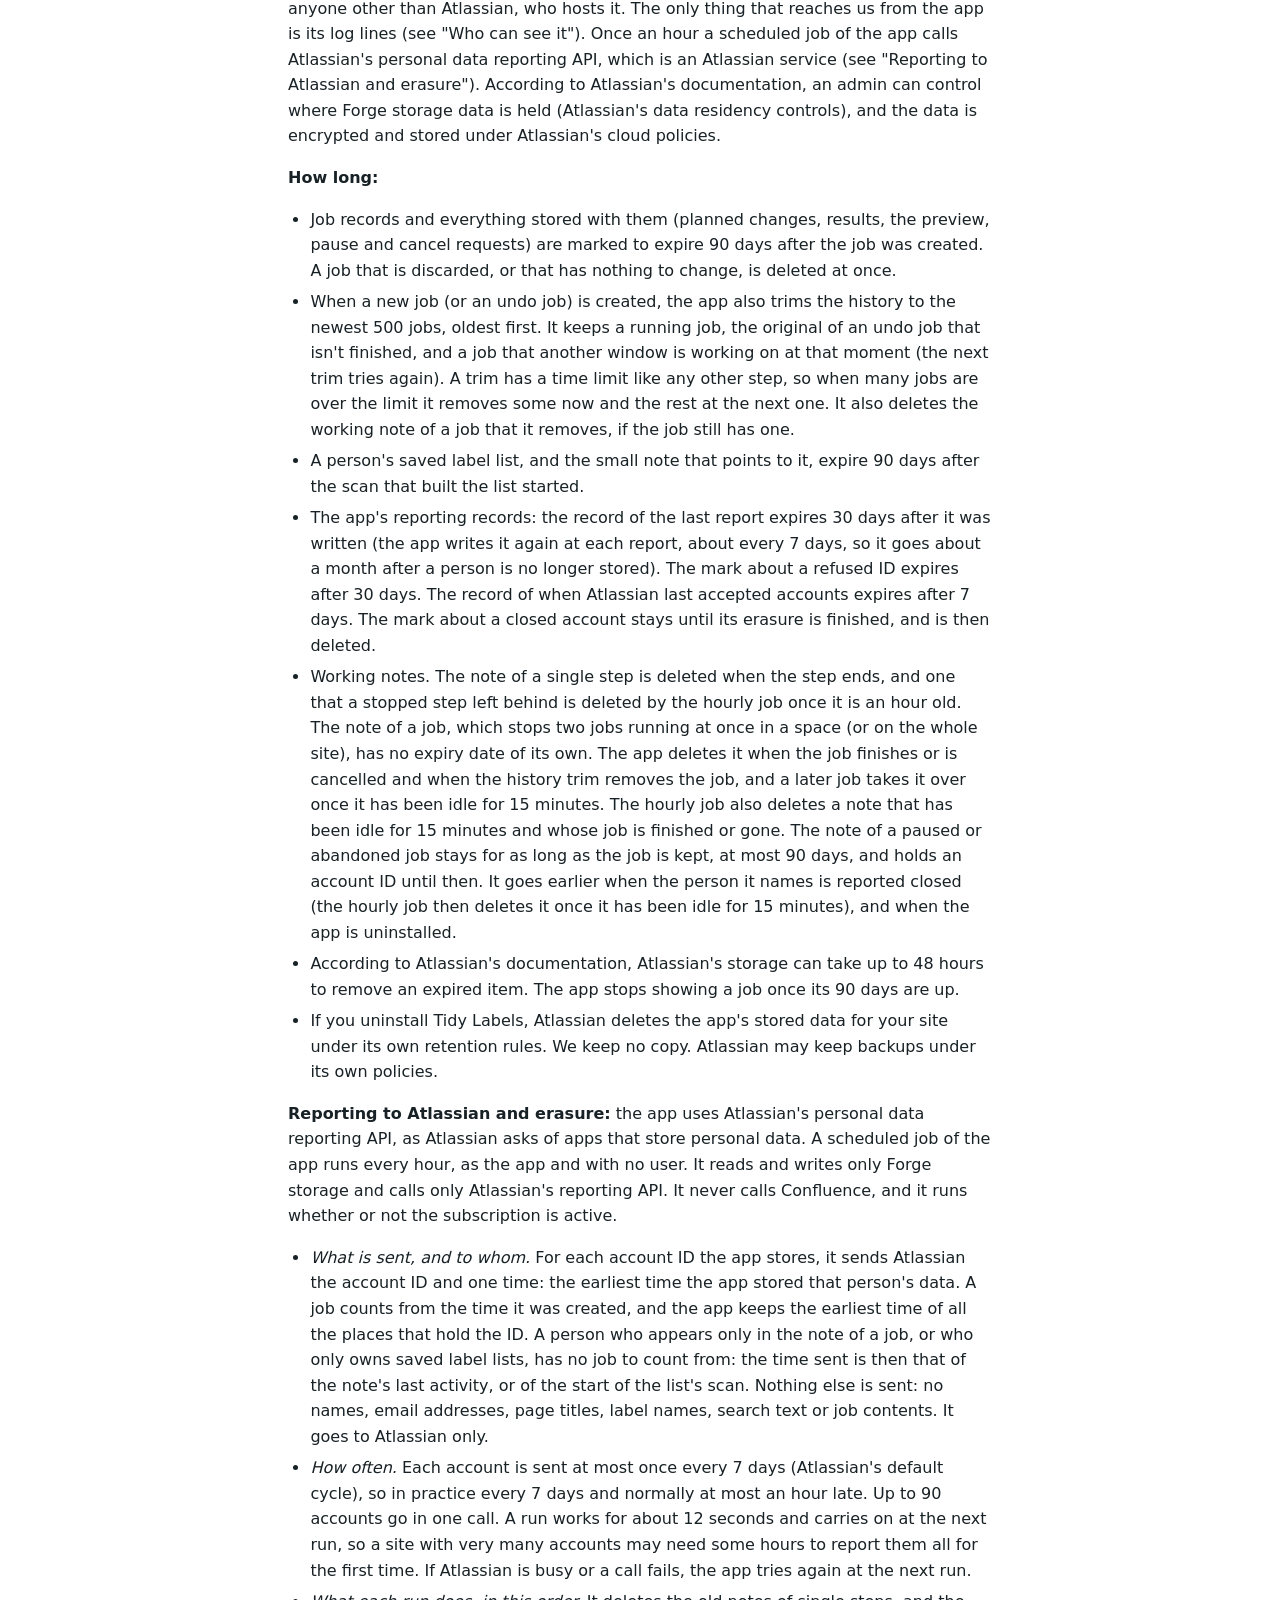
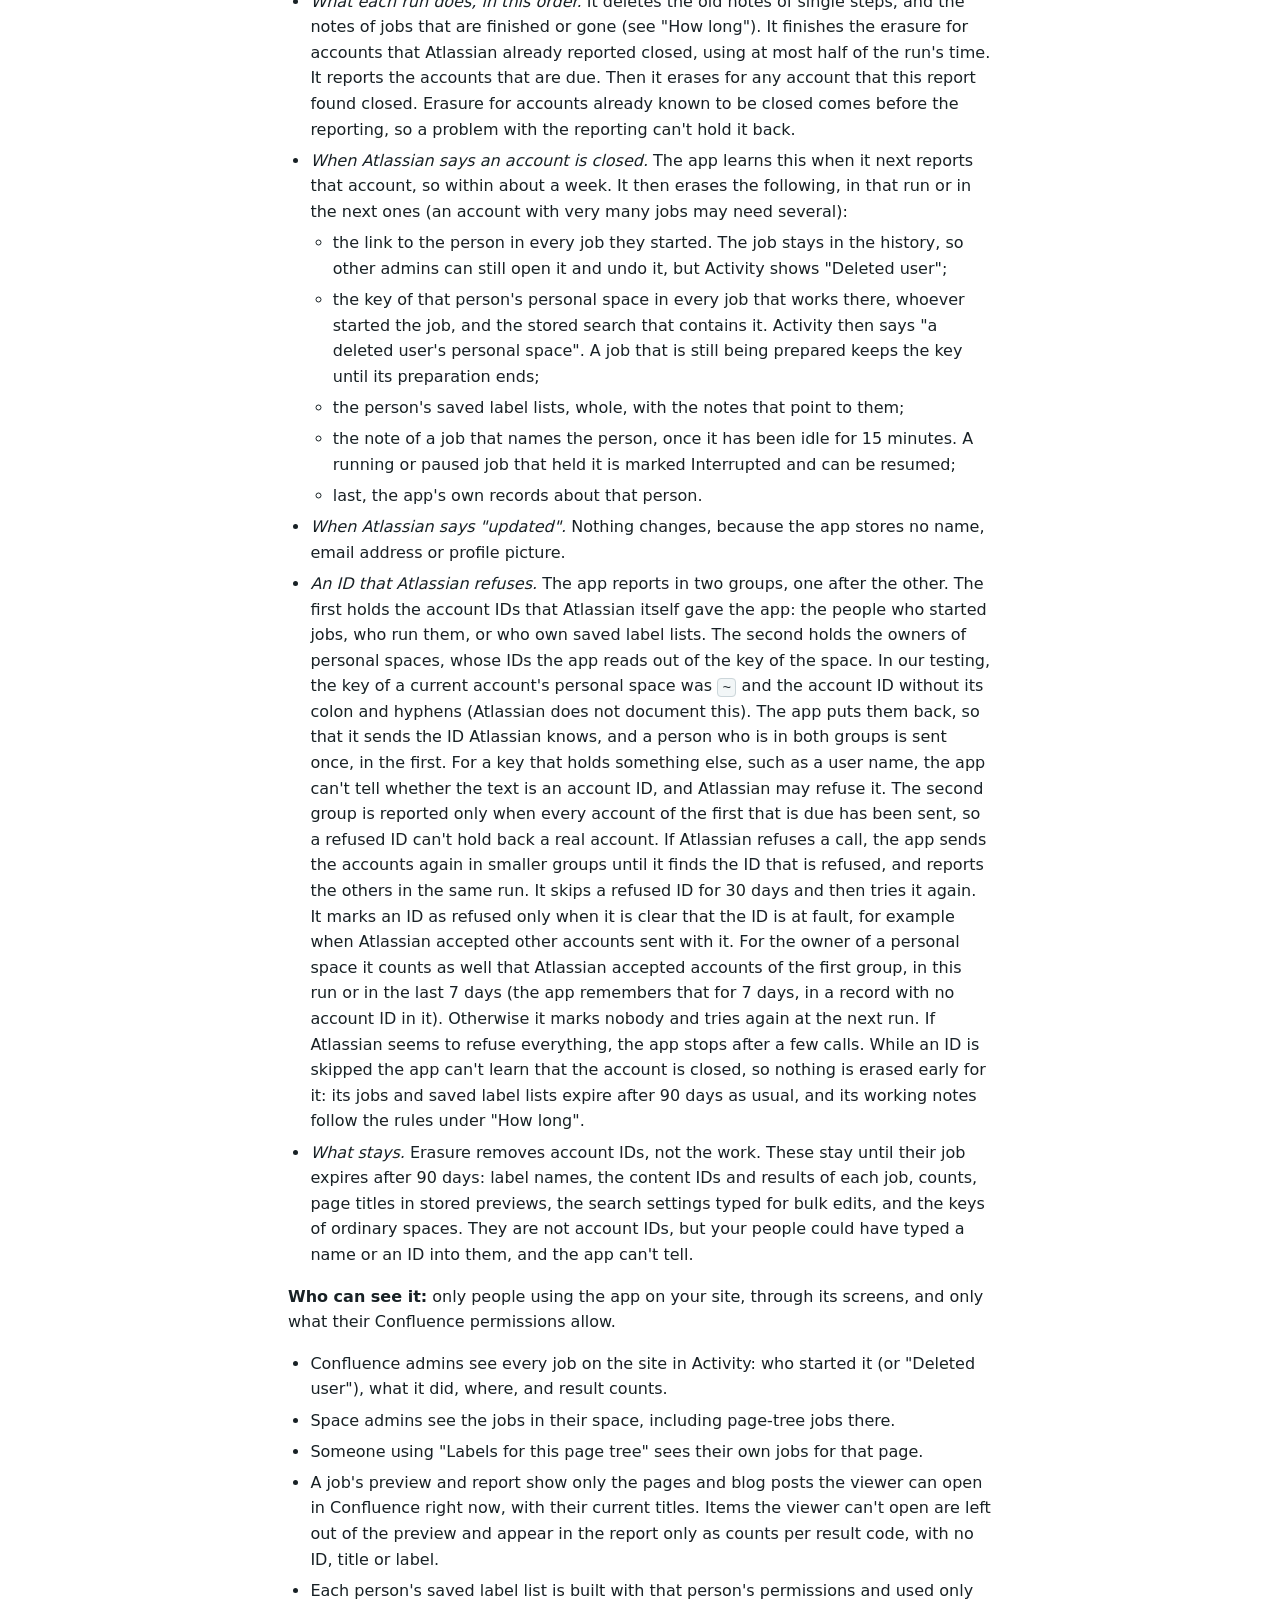
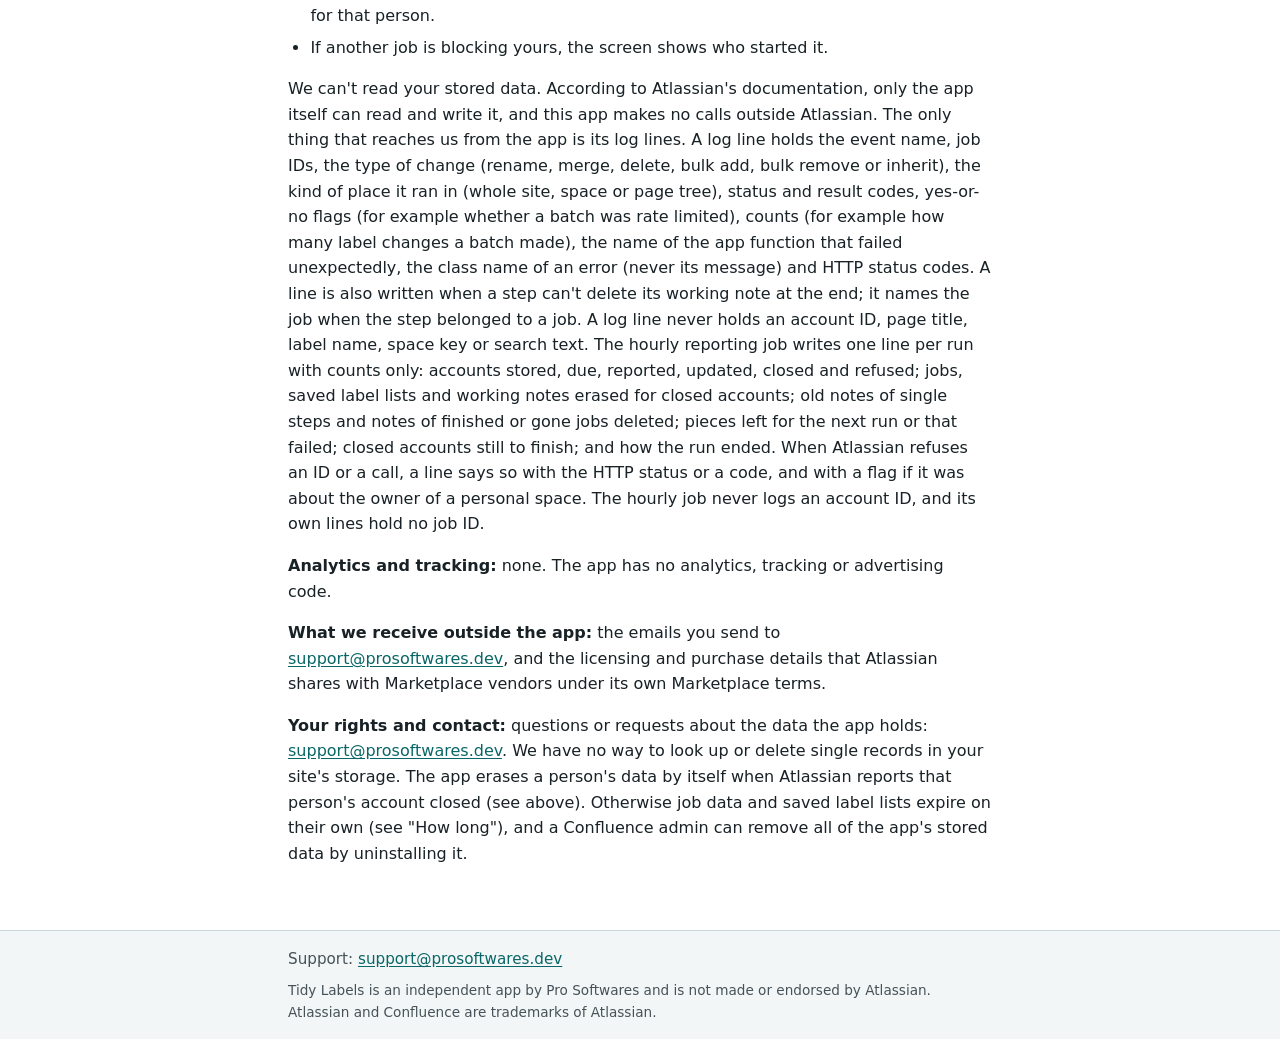
==== commit 3e1a2244: "update tidy-labels/privacy-policy/index.html" ====
--- a/tidy-labels/privacy-policy/index.html
+++ b/tidy-labels/privacy-policy/index.html
@@ -212,9 +212,9 @@
 call, a line says so with the HTTP status or a code, and with a flag if it was about the owner of a
 personal space. The hourly job never logs an account ID, and its own lines hold no job ID.</p>
 <p><strong>Analytics and tracking:</strong> none. The app has no analytics, tracking or advertising code.</p>
-<p><strong>What we receive outside the app:</strong> the emails you send to <a href="mailto:support.prosoftwares@gmail.com">support.prosoftwares@gmail.com</a>, and the licensing and
+<p><strong>What we receive outside the app:</strong> the emails you send to <a href="mailto:support@prosoftwares.dev">support@prosoftwares.dev</a>, and the licensing and
 purchase details that Atlassian shares with Marketplace vendors under its own Marketplace terms.</p>
-<p><strong>Your rights and contact:</strong> questions or requests about the data the app holds: <a href="mailto:support.prosoftwares@gmail.com">support.prosoftwares@gmail.com</a>. We
+<p><strong>Your rights and contact:</strong> questions or requests about the data the app holds: <a href="mailto:support@prosoftwares.dev">support@prosoftwares.dev</a>. We
 have no way to look up or delete single records in your site's storage. The app erases a person's data
 by itself when Atlassian reports that person's account closed (see above). Otherwise job data and
 saved label lists expire on their own (see "How long"), and a Confluence admin can remove all of the
@@ -223,7 +223,7 @@
 </main>
 <footer class="site-footer">
 <div class="wrap">
-<p>Support: <a href="mailto:support.prosoftwares@gmail.com">support.prosoftwares@gmail.com</a></p>
+<p>Support: <a href="mailto:support@prosoftwares.dev">support@prosoftwares.dev</a></p>
 <p class="legal">Tidy Labels is an independent app by Pro Softwares and is not made or endorsed by Atlassian. Atlassian and Confluence are trademarks of Atlassian.</p>
 </div>
 </footer>
